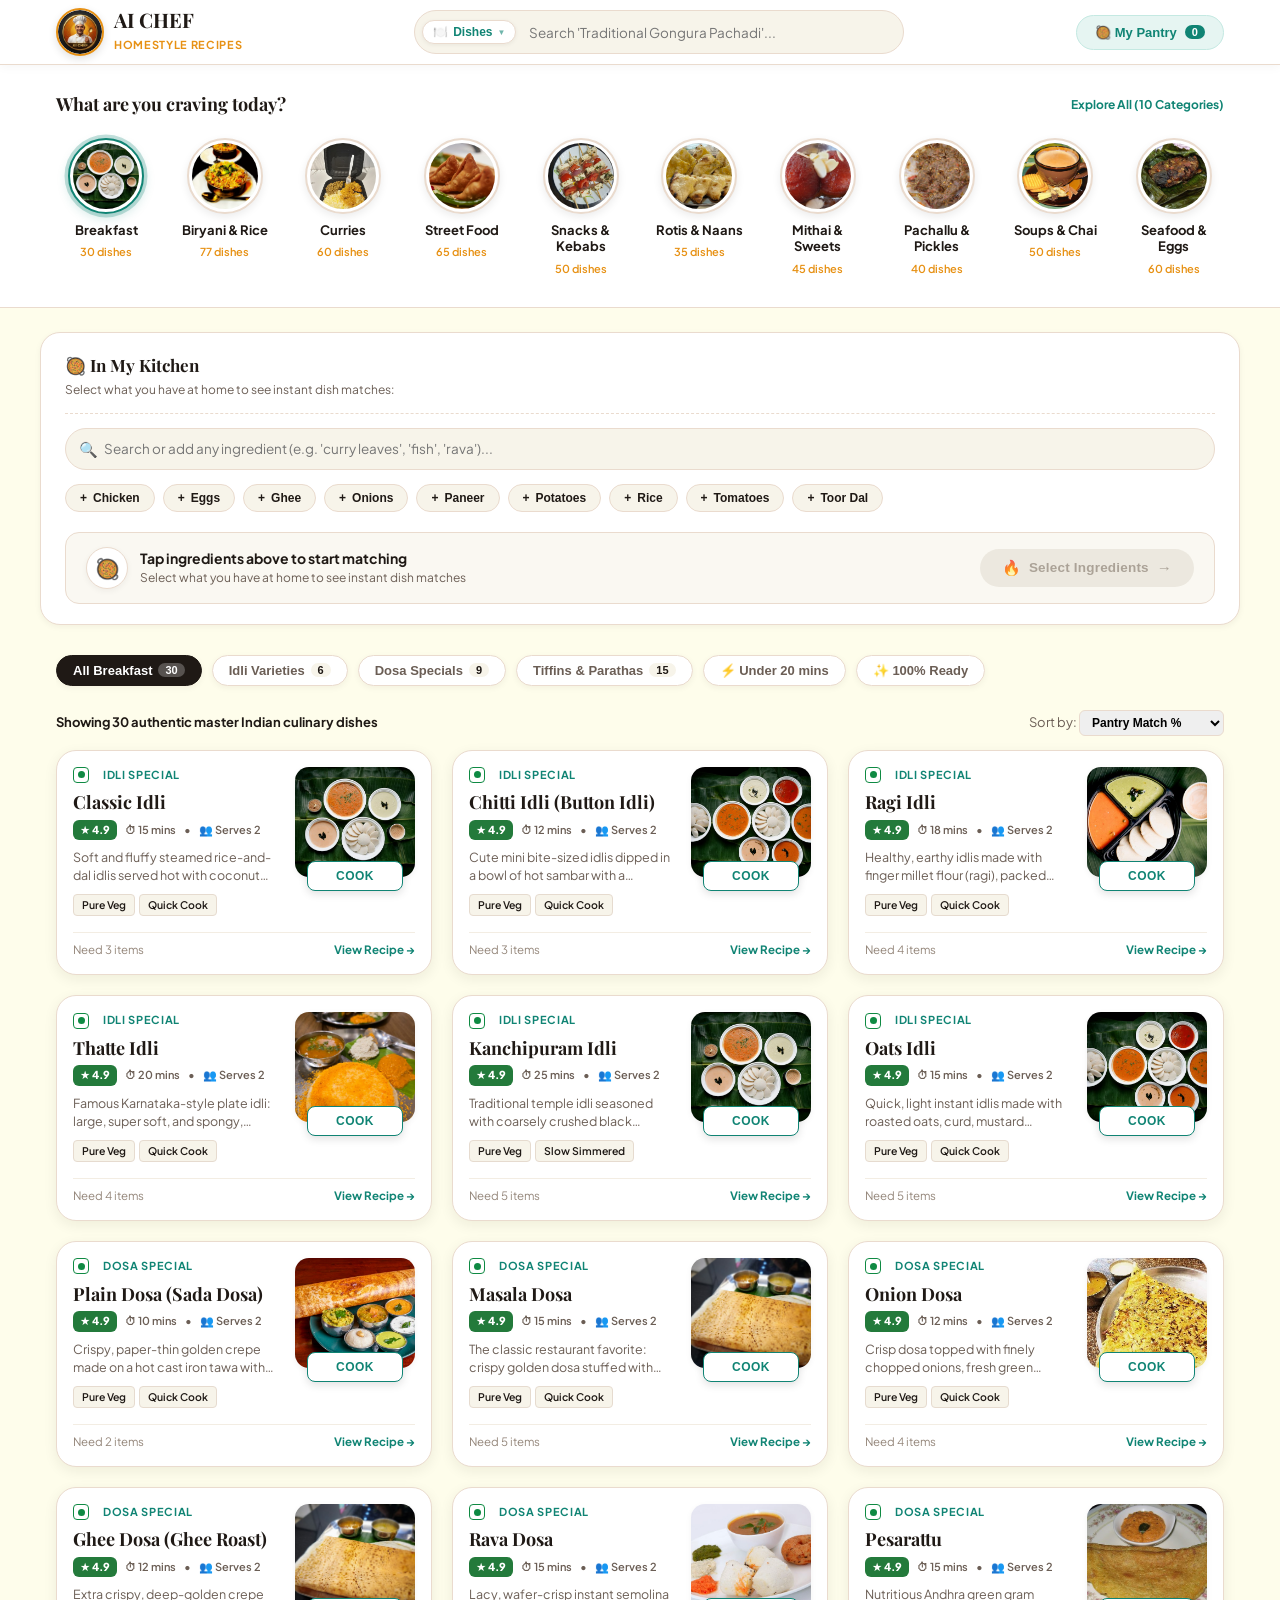
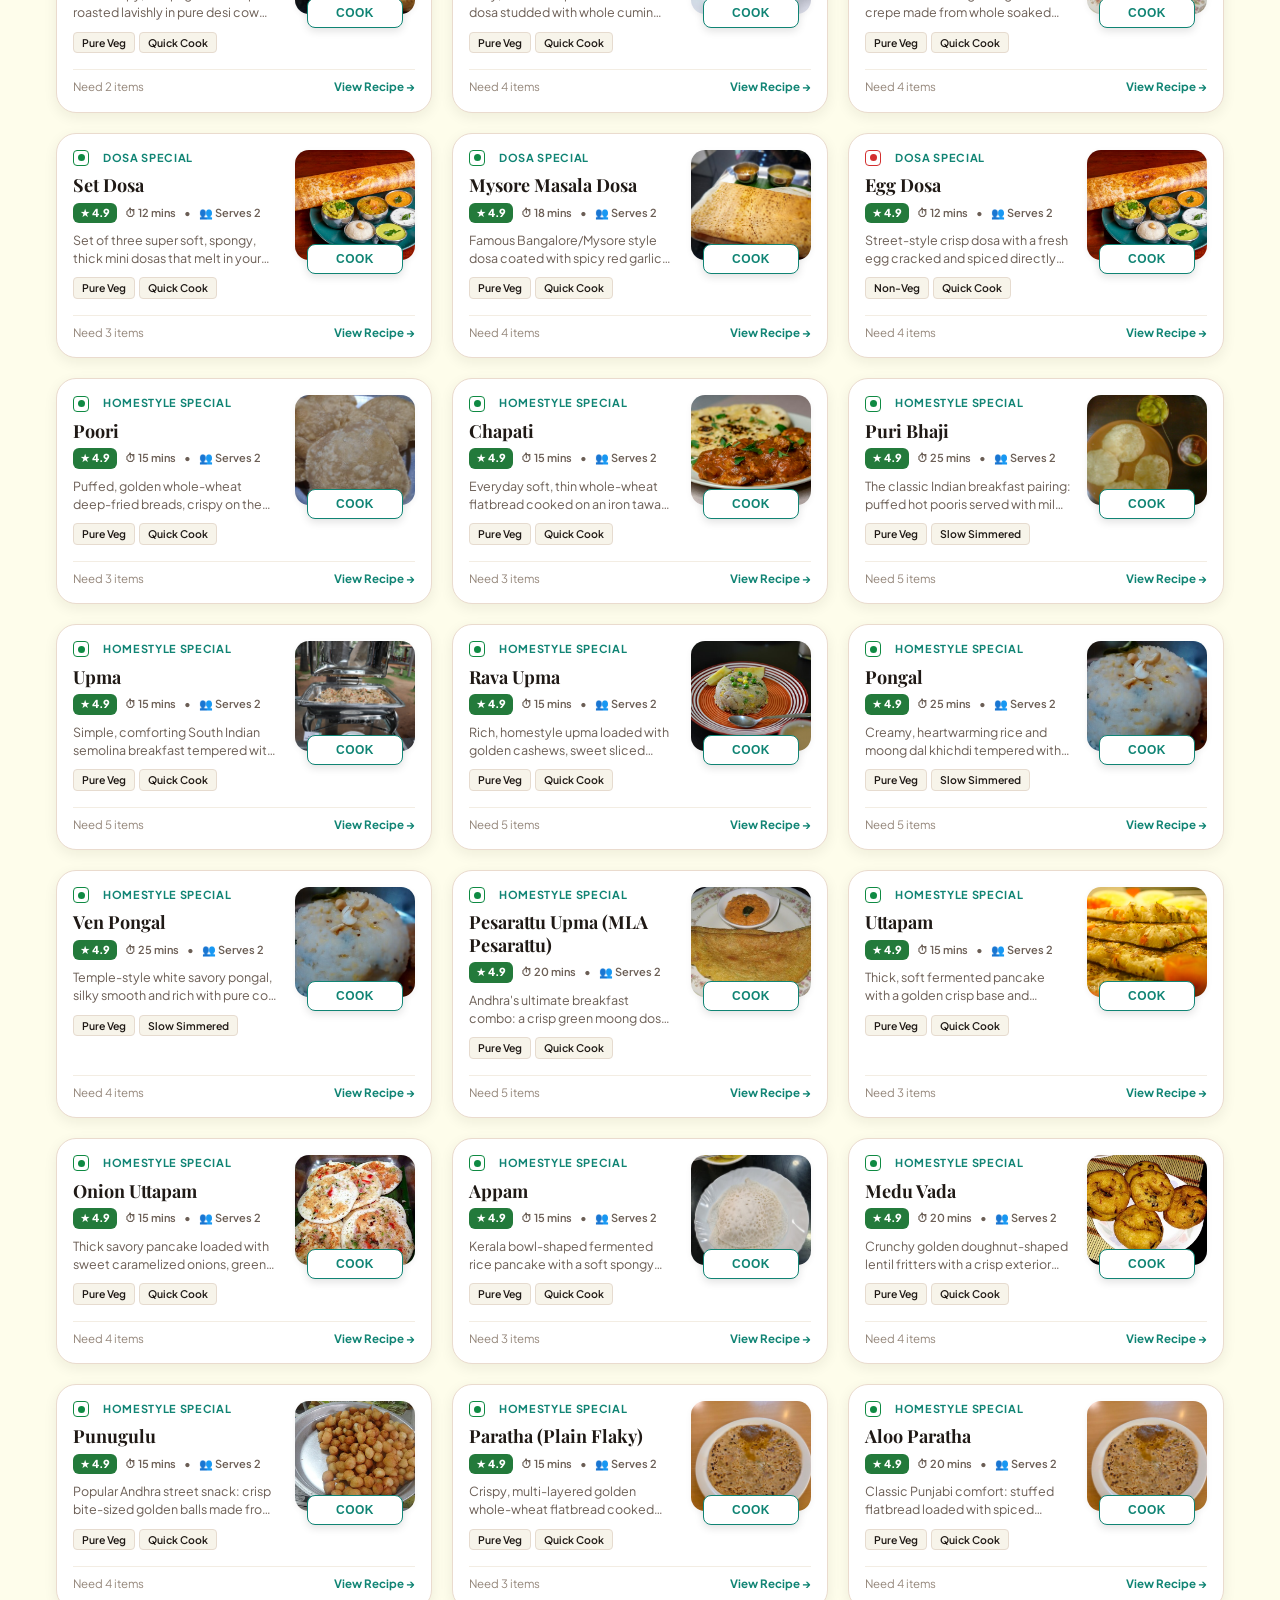
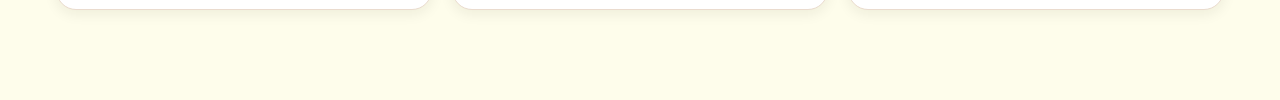
==== index.html @ ea250f51 "feat: AI Chef homestyle recipe engine with 512 dishes, pantry matcher, dual search & cooking modal" ====
<!DOCTYPE html>
<html lang="en">
<head>
  <meta charset="UTF-8">
  <meta name="viewport" content="width=device-width, initial-scale=1.0">
  <title>AI Chef — Authentic Indian Homestyle Recipes</title>
  <link rel="stylesheet" href="css/style.css?v=14">
</head>
<body>

  <!-- ================= 1. STICKY HEADER ================= -->
  <header class="top-header">
    <div class="container">
      <div class="top-nav">
        <!-- Brand Identity -->
        <a href="#" class="brand-wrap">
          <div class="brand-logo-badge" style="width: 48px; height: 48px; min-width: 48px; min-height: 48px; border-radius: 50%; overflow: hidden; border: 2px solid var(--turmeric-amber); display: flex; align-items: center; justify-content: center; background: #fff; box-shadow: 0 3px 8px rgba(0,0,0,0.12); flex-shrink: 0;">
            <img src="images/chef-logo.jpg" alt="Chef Logo" style="width: 100%; height: 100%; object-fit: cover; display: block; border-radius: 50%;">
          </div>
          <div class="brand-info">
            <h1>AI CHEF</h1>
            <span>Homestyle Recipes</span>
          </div>
        </a>

        <!-- Global Search Bar: Dual-Mode (Dishes/Ingredients) + Rotating Animated Placeholder -->
        <div class="search-bar-wrap" id="searchBarWrap">
          <!-- Dual mode toggle badge (Dishes vs Ingredients) -->
          <button type="button" class="search-mode-pill" id="searchModeBtn" onclick="toggleSearchMode()" title="Click to switch: Search by Dish Name or by Ingredient">
            <span id="searchModeIcon">🍽️</span>
            <span id="searchModeLabel">Dishes</span>
            <span style="font-size: 8px; opacity: 0.6;">▼</span>
          </button>

          <!-- Main Input Field with Animated Rotating Placeholder -->
          <input type="text" id="recipeSearch" class="search-input has-dual-mode" placeholder="Search 'Hyderabadi Dum Biryani'..." oninput="onSearchInput(this.value)" autocomplete="off">

          <!-- Right Action: Clear Button [✕] (appears when typing) -->
          <button type="button" class="search-action-btn" id="searchActionBtn" onclick="onSearchActionClick()" title="Clear search">
            <span id="searchActionContent">✕</span>
          </button>
        </div>

        <!-- Top Pantry Drawer Trigger -->
        <button class="top-pantry-btn" onclick="scrollToPantry()">
          <span>🥘 My Pantry</span>
          <span class="badge-counter" id="navCount">0</span>
        </button>
      </div>
    </div>
  </header>

  <!-- ================= 2. "WHAT ARE YOU CRAVING TODAY?" STORY CIRCLES ================= -->
  <section class="category-strip-section">
    <div class="container">
      <div class="section-label-row">
        <h2>What are you craving today?</h2>
        <span style="font-size: 12px; color: var(--farm-green); font-weight: 700; cursor: pointer;" onclick="switchMainSection('all', null)">Explore All (10 Categories)</span>
      </div>

      <div class="story-circles-container">
        <!-- 1. Breakfast -->
        <div class="story-circle-item active" id="story-all-breakfast" onclick="filterByStory('breakfast', 'all', this)">
          <div class="story-avatar">
            <img src="images/dishes/classic-idli.jpg" alt="Breakfast">
          </div>
          <span class="story-label">Breakfast</span>
          <span class="story-count">30 dishes</span>
        </div>

        <!-- 2. Biryani & Rice -->
        <div class="story-circle-item" id="story-all-rice" onclick="filterByStory('rice', 'all', this)">
          <div class="story-avatar">
            <img src="images/dishes/biryani.jpg" alt="Biryani & Rice">
          </div>
          <span class="story-label">Biryani & Rice</span>
          <span class="story-count">77 dishes</span>
        </div>

        <!-- 3. Curries -->
        <div class="story-circle-item" id="story-all-curries" onclick="filterByStory('curries', 'all', this)">
          <div class="story-avatar">
            <img src="images/dishes/butter-chicken.jpg" alt="Curries">
          </div>
          <span class="story-label">Curries</span>
          <span class="story-count">60 dishes</span>
        </div>

        <!-- 4. Street Food -->
        <div class="story-circle-item" id="story-all-streetfood" onclick="filterByStory('streetfood', 'all', this)">
          <div class="story-avatar">
            <img src="images/dishes/pani-puri.jpg" alt="Street Food">
          </div>
          <span class="story-label">Street Food</span>
          <span class="story-count">65 dishes</span>
        </div>

        <!-- 5. Snacks & Kebabs -->
        <div class="story-circle-item" id="story-all-snacks" onclick="filterByStory('snacks', 'all', this)">
          <div class="story-avatar">
            <img src="images/dishes/paneer-tikka.jpg" alt="Snacks & Kebabs">
          </div>
          <span class="story-label">Snacks & Kebabs</span>
          <span class="story-count">50 dishes</span>
        </div>

        <!-- 6. Rotis & Naans -->
        <div class="story-circle-item" id="story-all-breads" onclick="filterByStory('breads', 'all', this)">
          <div class="story-avatar">
            <img src="images/dishes/garlic-naan.jpg" alt="Rotis & Naans">
          </div>
          <span class="story-label">Rotis & Naans</span>
          <span class="story-count">35 dishes</span>
        </div>

        <!-- 7. Mithai & Sweets -->
        <div class="story-circle-item" id="story-all-sweets" onclick="filterByStory('sweets', 'all', this)">
          <div class="story-avatar">
            <img src="images/dishes/gulab-jamun.jpg" alt="Mithai & Sweets">
          </div>
          <span class="story-label">Mithai & Sweets</span>
          <span class="story-count">45 dishes</span>
        </div>

        <!-- 8. Pachallu & Pickles -->
        <div class="story-circle-item" id="story-all-chutneys" onclick="filterByStory('chutneys', 'all', this)">
          <div class="story-avatar">
            <img src="images/dishes/gongura-pachadi.jpg" alt="Pachallu & Pickles">
          </div>
          <span class="story-label">Pachallu & Pickles</span>
          <span class="story-count">40 dishes</span>
        </div>

        <!-- 9. Soups & Chai -->
        <div class="story-circle-item" id="story-all-soups-drinks" onclick="filterByStory('soups_drinks', 'all', this)">
          <div class="story-avatar">
            <img src="images/dishes/masala-chai.jpg" alt="Soups & Chai">
          </div>
          <span class="story-label">Soups & Chai</span>
          <span class="story-count">50 dishes</span>
        </div>

        <!-- 10. Seafood & Eggs -->
        <div class="story-circle-item" id="story-all-sides-eggs-seafood" onclick="filterByStory('sides_eggs_seafood', 'all', this)">
          <div class="story-avatar">
            <img src="images/dishes/karimeen-pollichathu.jpg" alt="Seafood & Eggs">
          </div>
          <span class="story-label">Seafood & Eggs</span>
          <span class="story-count">60 dishes</span>
        </div>
      </div>
    </div>
  </section>

  <!-- ================= 3. PANTRY SHELF (In My Kitchen) ================= -->
  <section class="container pantry-shelf-section" id="pantryShelf">
    <div class="pantry-shelf-box">
      
      <div class="pantry-shelf-top">
        <div class="pantry-shelf-title">
          <h3>🥘 In My Kitchen</h3>
          <p>Select what you have at home to see instant dish matches:</p>
        </div>
      </div>

      <!-- Ingredient Search Bar -->
      <div class="pantry-search-container">
        <div class="pantry-search-input-wrap">
          <span class="pantry-search-icon">🔍</span>
          <input type="text" id="pantrySearchInput" class="pantry-search-input" placeholder="Search or add any ingredient (e.g. 'curry leaves', 'fish', 'rava')..." oninput="onPantrySearch(this.value)" onkeydown="onPantrySearchKeydown(event)" autocomplete="off">
          <button type="button" class="pantry-search-clear-btn" id="pantrySearchClearBtn" onclick="clearPantrySearch()" title="Clear ingredient search">✕</button>
        </div>
      </div>

      <!-- Ingredient Chips Selector -->
      <div class="pantry-pills-row" id="pantryChipsContainer">
        <!-- Rendered by JS -->
      </div>

      <!-- Style 3: Integrated Shelf Footer Bar -->
      <div class="pantry-shelf-footer" id="pantryShelfFooter">
        <div class="pantry-footer-info">
          <div class="pantry-footer-icon" id="pantryFooterIcon">🥘</div>
          <div class="pantry-footer-text">
            <h4 id="pantryFooterTitle">Tap ingredients above to start matching</h4>
            <p id="pantryFooterSub">Select what you have at home to see instant dish matches</p>
          </div>
        </div>
        <div class="pantry-footer-actions">
          <button type="button" class="pantry-clear-btn" id="pantryClearBtn" onclick="resetPantry()" style="display: none;">
            Clear All
          </button>
          <button type="button" class="pantry-view-matches-btn disabled" id="pantryViewMatchesCta" onclick="viewPantryMatches()">
            <span class="pantry-btn-icon">🔥</span>
            <span class="pantry-btn-text" id="pantryBtnText">Select Ingredients</span>
            <span class="pantry-btn-arrow">→</span>
          </button>
        </div>
      </div>

    </div>
  </section>

  <!-- ================= 4. FILTER PILLS BAR ================= -->
  <div class="container">
    <div class="filters-bar" id="filtersBar">
      <!-- Rendered dynamically by renderFilterPills() in app.js -->
    </div>
  </div>

  <!-- ================= 5. FOOD ITEMS GRID ================= -->
  <main class="container" style="padding-top: 10px;">
    
    <div style="display: flex; align-items: center; justify-content: space-between; margin-bottom: 14px; font-size: 13px; color: var(--text-muted);">
      <div id="recipeCounterNotice" style="font-weight: 700; color: var(--text-dark);">
        Showing authentic recipes
      </div>
      <div>
        <span>Sort by: </span>
        <select onchange="handleSort(this.value)" style="border: 1px solid var(--bg-sand-border); border-radius: 6px; padding: 4px 8px; font-size: 12px; font-weight: 600;">
          <option value="match">Pantry Match %</option>
          <option value="time">Fastest Cook Time</option>
          <option value="name">Name (A-Z)</option>
        </select>
      </div>
    </div>

    <!-- Responsive Dishes Grid -->
    <div class="dishes-grid" id="dishesGrid">
      <!-- Injected by app.js -->
    </div>

  </main>

  <!-- ================= 6. RECIPE COOKING MODAL ================= -->
  <div class="modal-overlay" id="recipeModal" onclick="if(event.target === this) closeModal()">
    <div class="modal-sheet">
      
      <div class="modal-sheet-header">
        <div>
          <div id="modalVegIndicator" class="veg-indicator"><span class="circle"></span></div>
          <span id="modalSubcategory" style="font-size: 11px; font-weight: 700; color: var(--farm-green); text-transform: uppercase;">SPECIAL</span>
          <h3 class="modal-dish-title" id="modalTitle">Dish Name</h3>
          <p id="modalDesc" style="font-size: 13px; color: var(--text-muted); margin-top: 4px;"></p>
        </div>
        <button class="modal-close-btn" onclick="closeModal()">✕</button>
      </div>

      <!-- Quick Metrics Bar -->
      <div class="modal-metrics-bar">
        <div class="metric-cell">
          <div class="label">Cook Time</div>
          <div class="val" id="modalTime">15 mins</div>
        </div>
        <div class="metric-cell">
          <div class="label">Servings</div>
          <div class="servings-stepper">
            <button class="stepper-btn active" onclick="setServings(1, this)">1x</button>
            <button class="stepper-btn" onclick="setServings(2, this)">2x</button>
            <button class="stepper-btn" onclick="setServings(4, this)">4x</button>
          </div>
        </div>
        <div class="metric-cell">
          <div class="label">Pantry Match</div>
          <div class="val" id="modalMatch" style="color: var(--veg-green);">100% Ready</div>
        </div>
      </div>

      <!-- Ingredients Checklist with In-Pantry vs Needed -->
      <h4 class="modal-subhead">Ingredients Checklist</h4>
      <ul class="ing-checklist" id="modalIngredientsList">
        <!-- Rendered by JS -->
      </ul>

      <!-- How to Cook Directions -->
      <h4 class="modal-subhead">Step-by-Step Cooking</h4>
      <ol class="steps-list" id="modalStepsList">
        <!-- Rendered by JS -->
      </ol>

      <!-- Embedded Kitchen Timer -->
      <div class="kitchen-timer-strip">
        <div>
          <span style="font-size: 11px; font-weight: 700; color: var(--turmeric-dark); text-transform: uppercase; display: block;">Interactive Kitchen Timer</span>
          <span class="timer-digits" id="timerDigits">15:00</span>
        </div>
        <button class="timer-btn" id="timerToggleBtn" onclick="toggleTimer()">Start Timer</button>
      </div>

    </div>
  </div>

  <!-- Data and Application Scripts -->
  <script src="data/breakfast.js"></script>
  <script src="data/rice.js"></script>
  <script src="data/streetfood.js"></script>
  <script src="data/curries.js"></script>
  <script src="data/snacks.js"></script>
  <script src="data/breads.js"></script>
  <script src="data/sweets.js"></script>
  <script src="data/chutneys.js"></script>
  <script src="data/soups_drinks.js"></script>
  <script src="data/sides_eggs_seafood.js"></script>
  <script src="js/app.js?v=14"></script>
</body>
</html>
---- css/style.css ----
/* ==========================================================================
   AI CHEF — Human-Crafted Hybrid Design System
      ========================================================================== */

@import url('https://fonts.googleapis.com/css2?family=Plus+Jakarta+Sans:wght@400;500;600;700;800&family=Playfair+Display:ital,wght@0,600;0,700;1,600&display=swap');

:root {
  /* Authentic Earthy Palette */
  --bg-cream: #FEFDEB;
  --bg-cream-card: #FFFFFF;
  --bg-sand: #F7F4EA;
  --bg-sand-border: #EADBCE;
  
  --farm-green: #108474;
  --farm-green-dark: #0B6B5D;
  --farm-green-light: #E6F5F2;
  
  --turmeric-amber: #E79114;
  --turmeric-dark: #C97808;
  --turmeric-light: #FFF6E8;
  
  --terracotta-rust: #B84A25;
  --terracotta-light: #FBEFEA;
  
  --veg-green: #0F8A43;
  --nonveg-red: #D32F2F;
  --star-green: #237A3B;
  
  --text-dark: #1F1915;
  --text-muted: #6B5E55;
  --text-light: #94867A;
  
  --shadow-sm: 0 2px 6px rgba(31, 25, 21, 0.05);
  --shadow-card: 0 4px 14px rgba(31, 25, 21, 0.07);
  --shadow-hover: 0 8px 24px rgba(31, 25, 21, 0.12);
  --shadow-drawer: 0 -4px 20px rgba(0, 0, 0, 0.15);
  
  --radius-sm: 8px;
  --radius-md: 14px;
  --radius-lg: 20px;
  --radius-pill: 999px;
}

* {
  margin: 0;
  padding: 0;
  box-sizing: border-box;
}

body {
  font-family: 'Plus Jakarta Sans', system-ui, -apple-system, sans-serif;
  background-color: var(--bg-cream);
  color: var(--text-dark);
  line-height: 1.5;
  -webkit-font-smoothing: antialiased;
  padding-bottom: 90px; /* space for floating pantry bar */
}

h1, h2, h3, .serif-font {
  font-family: 'Playfair Display', Georgia, serif;
}

.container {
  max-width: 1200px;
  margin: 0 auto;
  padding: 0 16px;
}

/* ================= 1. TOP HEADER & SEARCH BAR ================= */
.top-header {
  background-color: #fff;
  border-bottom: 1px solid var(--bg-sand-border);
  position: sticky;
  top: 0;
  z-index: 100;
  box-shadow: 0 2px 10px rgba(0, 0, 0, 0.04);
}

.top-nav {
  display: flex;
  align-items: center;
  justify-content: space-between;
  height: 64px;
  gap: 20px;
}

.brand-wrap {
  display: flex;
  align-items: center;
  gap: 10px;
  text-decoration: none;
  color: inherit;
}

.brand-logo-badge {
  width: 48px;
  height: 48px;
  border-radius: 50%;
  overflow: hidden;
  display: flex;
  align-items: center;
  justify-content: center;
  box-shadow: 0 3px 10px rgba(0, 0, 0, 0.12);
  border: 2px solid var(--turmeric-amber);
  background: #fff;
  flex-shrink: 0;
}

.brand-logo-badge img {
  width: 100%;
  height: 100%;
  object-fit: cover;
  display: block;
}

.brand-info h1 {
  font-size: 20px;
  font-weight: 700;
  color: var(--text-dark);
  line-height: 1.1;
  letter-spacing: -0.01em;
}

.brand-info span {
  font-size: 11px;
  color: var(--turmeric-amber);
  font-weight: 700;
  text-transform: uppercase;
  letter-spacing: 0.06em;
}

/* ================= DUAL-MODE & ANIMATED SEARCH BAR (Styles 1 + 4) ================= */
.search-bar-wrap {
  flex: 1;
  max-width: 490px;
  position: relative;
}

.search-input {
  width: 100%;
  height: 44px;
  background-color: var(--bg-sand);
  border: 1.5px solid var(--bg-sand-border);
  border-radius: var(--radius-pill);
  padding: 0 40px 0 114px;
  font-size: 13.5px;
  font-family: inherit;
  color: var(--text-dark);
  outline: none;
  transition: all 0.2s cubic-bezier(0.16, 1, 0.3, 1);
}

.search-input:focus {
  background-color: #fff;
  border-color: var(--farm-green);
  box-shadow: 0 0 0 3px rgba(16, 132, 116, 0.15), 0 4px 12px rgba(0, 0, 0, 0.05);
}

/* Dual Mode Toggle Pill (Dishes vs Ingredients) */
.search-mode-pill {
  position: absolute;
  left: 8px;
  top: 50%;
  transform: translateY(-50%);
  background: #ffffff;
  border: 1.5px solid var(--bg-sand-border);
  border-radius: 14px;
  padding: 4px 10px;
  font-size: 12px;
  font-weight: 700;
  color: var(--farm-green);
  cursor: pointer;
  display: flex;
  align-items: center;
  gap: 5px;
  box-shadow: 0 1px 4px rgba(0, 0, 0, 0.06);
  transition: all 0.18s ease;
  user-select: none;
  z-index: 2;
}

.search-mode-pill:hover {
  background: var(--bg-sand);
  border-color: var(--turmeric-amber);
  color: #0b5e52;
}

/* Clear Button [✕] (appears when user types) */
.search-action-btn {
  position: absolute;
  right: 12px;
  top: 50%;
  transform: translateY(-50%);
  border: none;
  border-radius: 50%;
  width: 22px;
  height: 22px;
  padding: 0;
  font-size: 11px;
  background: #E0DDD2;
  color: #4A4A4A;
  cursor: pointer;
  display: none;
  align-items: center;
  justify-content: center;
  transition: all 0.15s ease;
}

.search-action-btn.show {
  display: flex;
}

.search-action-btn:hover {
  background: #C74343;
  color: #fff;
}

.top-pantry-btn {
  background-color: var(--farm-green-light);
  color: var(--farm-green);
  border: 1px solid #C4E9E2;
  padding: 9px 18px;
  border-radius: var(--radius-pill);
  font-size: 13px;
  font-weight: 700;
  display: flex;
  align-items: center;
  gap: 8px;
  cursor: pointer;
  transition: all 0.2s ease;
}

.top-pantry-btn:hover {
  background-color: var(--farm-green);
  color: #fff;
}

.badge-counter {
  background-color: var(--farm-green);
  color: #fff;
  padding: 1px 7px;
  border-radius: var(--radius-pill);
  font-size: 11px;
  font-weight: 800;
}

.top-pantry-btn:hover .badge-counter {
  background-color: #fff;
  color: var(--farm-green);
}

/* ================= 2. STORY CIRCLES ("What are you craving today?") ================= */
.category-strip-section {
  padding: 26px 0 16px;
  background-color: #fff;
  border-bottom: 1px solid var(--bg-sand-border);
}

.section-label-row {
  display: flex;
  align-items: center;
  justify-content: space-between;
  margin-bottom: 14px;
}

.section-label-row h2 {
  font-size: 18px;
  font-weight: 700;
  color: var(--text-dark);
}

.story-circles-container {
  display: flex;
  align-items: flex-start;
  justify-content: space-between;
  gap: 12px;
  overflow-x: auto;
  padding: 6px 2px 14px;
  scrollbar-width: none;
  -webkit-overflow-scrolling: touch;
}

.story-circles-container::-webkit-scrollbar {
  display: none;
}

.story-circle-item {
  display: flex;
  flex-direction: column;
  align-items: center;
  gap: 8px;
  cursor: pointer;
  flex: 0 0 auto;
  width: 96px;
  text-align: center;
  transition: transform 0.2s cubic-bezier(0.16, 1, 0.3, 1);
}

.story-circle-item:hover {
  transform: translateY(-4px);
}

.story-avatar {
  width: 76px;
  height: 76px;
  border-radius: 50%;
  background-color: #fff;
  border: 2.5px solid var(--bg-sand-border);
  padding: 3px;
  overflow: hidden;
  box-shadow: 0 3px 8px rgba(0, 0, 0, 0.08);
  transition: all 0.2s ease;
}

.story-circle-item:hover .story-avatar {
  border-color: var(--turmeric-amber);
  box-shadow: 0 4px 14px rgba(231, 145, 20, 0.3);
}

.story-circle-item.active .story-avatar {
  border-color: var(--farm-green);
  box-shadow: 0 0 0 3.5px rgba(16, 132, 116, 0.25), 0 4px 12px rgba(16, 132, 116, 0.2);
}

.story-avatar img {
  width: 100%;
  height: 100%;
  object-fit: cover;
  border-radius: 50%;
  transition: transform 0.3s ease;
}

.story-circle-item:hover .story-avatar img {
  transform: scale(1.08);
}

.story-label {
  font-size: 13px;
  font-weight: 700;
  color: var(--text-dark);
  line-height: 1.25;
}

.story-count {
  font-size: 11px;
  font-weight: 600;
  color: var(--turmeric-amber);
  margin-top: -2px;
}

/* ================= 4. PANTRY SHELF (What's in your Kitchen?) ================= */
.pantry-shelf-section {
  padding: 24px 0 12px;
}

.pantry-shelf-box {
  background-color: #fff;
  border: 1px solid var(--bg-sand-border);
  border-radius: var(--radius-lg);
  padding: 20px 24px;
  box-shadow: var(--shadow-sm);
}

.pantry-shelf-top {
  display: flex;
  align-items: center;
  justify-content: space-between;
  flex-wrap: wrap;
  gap: 12px;
  padding-bottom: 14px;
  border-bottom: 1px dashed var(--bg-sand-border);
}

.pantry-shelf-title h3 {
  font-size: 17px;
  font-weight: 700;
  color: var(--text-dark);
  display: flex;
  align-items: center;
  gap: 8px;
}

.pantry-shelf-title p {
  font-size: 12px;
  color: var(--text-muted);
  margin-top: 2px;
}

/* ================= PANTRY SEARCH & CATEGORY FILTER ================= */
.pantry-search-container {
  margin-top: 14px;
  display: flex;
  flex-direction: column;
  gap: 10px;
}

.pantry-search-input-wrap {
  position: relative;
  width: 100%;
}

.pantry-search-icon {
  position: absolute;
  left: 14px;
  top: 50%;
  transform: translateY(-50%);
  color: var(--text-muted);
  font-size: 15px;
  pointer-events: none;
}

.pantry-search-input {
  width: 100%;
  height: 42px;
  background-color: var(--bg-sand);
  border: 1.5px solid var(--bg-sand-border);
  border-radius: var(--radius-pill);
  padding: 0 38px 0 38px;
  font-size: 13.5px;
  font-family: inherit;
  color: var(--text-dark);
  outline: none;
  transition: all 0.2s ease;
}

.pantry-search-input:focus {
  background-color: #fff;
  border-color: var(--farm-green);
  box-shadow: 0 0 0 3px rgba(16, 132, 116, 0.12);
}

.pantry-search-clear-btn {
  position: absolute;
  right: 12px;
  top: 50%;
  transform: translateY(-50%);
  background: #E0DDD2;
  border: none;
  border-radius: 50%;
  width: 20px;
  height: 20px;
  font-size: 10px;
  color: #555;
  cursor: pointer;
  display: none;
  align-items: center;
  justify-content: center;
  transition: all 0.15s ease;
}

.pantry-search-clear-btn.show {
  display: flex;
}

.pantry-search-clear-btn:hover {
  background: #C74343;
  color: #fff;
}

.pantry-pills-row {
  display: flex;
  flex-wrap: wrap;
  gap: 8px;
  margin-top: 14px;
}

.kitchen-chip {
  background-color: var(--bg-sand);
  border: 1px solid var(--bg-sand-border);
  color: var(--text-dark);
  padding: 6px 14px;
  border-radius: var(--radius-pill);
  font-size: 12px;
  font-weight: 600;
  cursor: pointer;
  display: flex;
  align-items: center;
  gap: 6px;
  transition: all 0.2s ease;
}

.kitchen-chip:hover {
  border-color: #BAAB96;
}

.kitchen-chip.selected {
  background-color: var(--farm-green);
  border-color: var(--farm-green);
  color: #fff;
  box-shadow: 0 2px 6px rgba(16, 132, 116, 0.25);
}

/* ================= STYLE 3: INTEGRATED PANTRY FOOTER BAR ================= */
.pantry-shelf-footer {
  margin-top: 20px;
  padding: 14px 20px;
  background: #FAF8F2;
  border: 1.5px solid var(--bg-sand-border);
  border-radius: var(--radius-md);
  display: flex;
  align-items: center;
  justify-content: space-between;
  flex-wrap: wrap;
  gap: 16px;
  transition: all 0.25s ease;
}

.pantry-shelf-footer.active {
  background: #F1F9F6;
  border-color: #B2DDD6;
  box-shadow: 0 4px 16px rgba(16, 132, 116, 0.08);
}

.pantry-footer-info {
  display: flex;
  align-items: center;
  gap: 12px;
  flex: 1 1 300px;
}

.pantry-footer-icon {
  width: 42px;
  height: 42px;
  border-radius: 50%;
  background: #fff;
  border: 1px solid var(--bg-sand-border);
  display: flex;
  align-items: center;
  justify-content: center;
  font-size: 20px;
  flex-shrink: 0;
  box-shadow: var(--shadow-sm);
  transition: transform 0.2s ease;
}

.pantry-shelf-footer.active .pantry-footer-icon {
  border-color: #8FD1C5;
  background: #E6F5F2;
  transform: scale(1.05);
}

.pantry-footer-text h4 {
  font-size: 14px;
  font-weight: 700;
  color: var(--text-dark);
  margin: 0;
  line-height: 1.3;
}

.pantry-footer-text p {
  font-size: 12px;
  color: var(--text-muted);
  margin: 3px 0 0 0;
  line-height: 1.3;
}

.pantry-footer-actions {
  display: flex;
  align-items: center;
  gap: 12px;
  flex-wrap: wrap;
}

.pantry-clear-btn {
  background: none;
  border: none;
  font-size: 12px;
  font-weight: 600;
  color: var(--text-muted);
  cursor: pointer;
  text-decoration: underline;
  padding: 6px 10px;
  transition: color 0.15s ease;
}

.pantry-clear-btn:hover {
  color: #C0392B;
}

.pantry-view-matches-btn {
  display: inline-flex;
  align-items: center;
  gap: 8px;
  background: linear-gradient(135deg, #108474 0%, #085348 100%);
  color: #FFFFFF;
  border: none;
  padding: 10px 22px;
  border-radius: var(--radius-pill);
  font-size: 13.5px;
  font-weight: 800;
  letter-spacing: 0.2px;
  cursor: pointer;
  box-shadow: 0 4px 14px rgba(16, 132, 116, 0.35);
  transition: all 0.25s cubic-bezier(0.16, 1, 0.3, 1);
}

.pantry-view-matches-btn:hover:not(.disabled) {
  transform: translateY(-2px);
  box-shadow: 0 6px 20px rgba(16, 132, 116, 0.45);
  background: linear-gradient(135deg, #149a87 0%, #0a6356 100%);
}

.pantry-view-matches-btn:active:not(.disabled) {
  transform: translateY(0);
}

.pantry-view-matches-btn.disabled {
  background: #EAE6DC;
  color: #9E9488;
  box-shadow: none;
  cursor: not-allowed;
  opacity: 0.85;
}

.pantry-btn-icon {
  font-size: 15px;
}

.pantry-btn-arrow {
  font-size: 15px;
  font-weight: 900;
  transition: transform 0.2s ease;
}

.pantry-view-matches-btn:hover:not(.disabled) .pantry-btn-arrow {
  transform: translateX(4px);
}

@media (max-width: 640px) {
  .pantry-shelf-footer {
    flex-direction: column;
    align-items: stretch;
    padding: 14px;
    gap: 12px;
  }
  .pantry-footer-actions {
    width: 100%;
    justify-content: space-between;
  }
  .pantry-view-matches-btn {
    flex: 1;
    justify-content: center;
  }
}

/* ================= 5. FILTER PILLS BAR ================= */
.filters-bar {
  display: flex;
  align-items: center;
  gap: 10px;
  padding: 18px 0 14px;
  overflow-x: auto;
}

.filter-pill {
  padding: 7px 16px;
  border-radius: var(--radius-pill);
  font-size: 13px;
  font-weight: 600;
  background-color: #fff;
  border: 1px solid var(--bg-sand-border);
  color: var(--text-muted);
  cursor: pointer;
  display: inline-flex;
  align-items: center;
  gap: 6px;
  white-space: nowrap;
  box-shadow: var(--shadow-sm);
  transition: all 0.2s ease;
}

.filter-pill:hover {
  border-color: #BAAB96;
  color: var(--text-dark);
}

.filter-pill.active {
  background-color: var(--text-dark);
  border-color: var(--text-dark);
  color: #fff;
}

.filter-tag-count {
  font-size: 11px;
  background-color: var(--bg-sand);
  color: var(--text-dark);
  padding: 1px 7px;
  border-radius: var(--radius-pill);
  font-weight: 700;
}

.filter-pill.active .filter-tag-count {
  background-color: rgba(255,255,255,0.25);
  color: #fff;
}

/* ================= 6. FOOD CARDS ================= */
.dishes-grid {
  display: grid;
  grid-template-columns: repeat(auto-fill, minmax(350px, 1fr));
  gap: 20px;
  margin-top: 12px;
}

.dish-card {
  background-color: #fff;
  border: 1px solid var(--bg-sand-border);
  border-radius: var(--radius-lg);
  padding: 16px;
  box-shadow: var(--shadow-card);
  transition: all 0.22s ease;
  display: flex;
  flex-direction: column;
  justify-content: space-between;
}

.dish-card:hover {
  transform: translateY(-3px);
  box-shadow: var(--shadow-hover);
  border-color: #D3C3B2;
}

.card-main-content {
  display: flex;
  justify-content: space-between;
  gap: 16px;
}

.dish-details {
  flex: 1;
}

/* Veg / Non-veg Indicator */
.veg-indicator {
  display: inline-flex;
  align-items: center;
  justify-content: center;
  width: 16px;
  height: 16px;
  border: 1.5px solid var(--veg-green);
  border-radius: 4px;
  padding: 2px;
  margin-right: 6px;
}

.veg-indicator .circle {
  width: 7px;
  height: 7px;
  border-radius: 50%;
  background-color: var(--veg-green);
}

.veg-indicator.nonveg {
  border-color: var(--nonveg-red);
}

.veg-indicator.nonveg .circle {
  background-color: var(--nonveg-red);
}

.dish-sub-category {
  font-size: 11px;
  font-weight: 700;
  text-transform: uppercase;
  letter-spacing: 0.06em;
  color: var(--farm-green);
}

.dish-name {
  font-size: 18px;
  font-weight: 700;
  color: var(--text-dark);
  margin: 4px 0 6px;
  line-height: 1.25;
  cursor: pointer;
}

.dish-name:hover {
  color: var(--farm-green);
}

/* Rating & Time Pill */
.dish-meta-pills {
  display: flex;
  align-items: center;
  gap: 8px;
  margin-bottom: 8px;
}

.rating-badge {
  background-color: var(--star-green);
  color: #fff;
  font-size: 11px;
  font-weight: 800;
  padding: 2px 7px;
  border-radius: 6px;
  display: inline-flex;
  align-items: center;
  gap: 3px;
}

.time-pill {
  font-size: 11px;
  color: var(--text-muted);
  font-weight: 600;
}

.dish-description {
  font-size: 12.5px;
  color: var(--text-muted);
  line-height: 1.45;
  margin-bottom: 10px;
  display: -webkit-box;
  -webkit-line-clamp: 2;
  -webkit-box-orient: vertical;
  overflow: hidden;
}

/* Variant Chips on the Card */
.dish-variant-chips {
  display: flex;
  flex-wrap: wrap;
  gap: 4px;
  margin-bottom: 6px;
}

.variant-chip {
  background-color: var(--bg-sand);
  color: var(--text-dark);
  font-size: 10.5px;
  font-weight: 600;
  padding: 2px 8px;
  border-radius: 4px;
  border: 1px solid #E6DBCF;
}

.variant-chip.matched-chip {
  background-color: #E8F5E9;
  color: #1B5E20;
  border-color: #A5D6A7;
  font-weight: 700;
}

/* Card Right Photo & ADD Button */
.dish-media-box {
  width: 120px;
  display: flex;
  flex-direction: column;
  align-items: center;
  flex-shrink: 0;
}

.dish-img-wrap {
  width: 120px;
  height: 110px;
  border-radius: var(--radius-md);
  overflow: hidden;
  position: relative;
  box-shadow: var(--shadow-sm);
}

.dish-img-wrap img {
  width: 100%;
  height: 100%;
  object-fit: cover;
  transition: transform 0.3s ease;
}

.dish-card:hover .dish-img-wrap img {
  transform: scale(1.06);
}

/* Action COOK Button */
.cook-recipe-btn {
  width: 96px;
  background-color: #fff;
  border: 1.5px solid var(--farm-green);
  color: var(--farm-green);
  font-size: 12px;
  font-weight: 800;
  padding: 7px 0;
  border-radius: var(--radius-sm);
  text-align: center;
  cursor: pointer;
  margin-top: -16px;
  position: relative;
  z-index: 5;
  box-shadow: 0 3px 8px rgba(0,0,0,0.12);
  transition: all 0.2s ease;
  text-transform: uppercase;
  letter-spacing: 0.04em;
}

.cook-recipe-btn:hover {
  background-color: var(--farm-green);
  color: #fff;
}

/* Pantry Match Status Footnote */
.dish-card-footer {
  margin-top: 10px;
  padding-top: 8px;
  border-top: 1px solid #F3EDE3;
  display: flex;
  align-items: center;
  justify-content: space-between;
  font-size: 11.5px;
}

.match-label-ready {
  color: var(--veg-green);
  font-weight: 700;
  display: flex;
  align-items: center;
  gap: 4px;
}

.match-label-partial {
  color: var(--turmeric-dark);
  font-weight: 600;
}

.match-label-none {
  color: var(--text-light);
}



/* ================= 8. RECIPE COOKING MODAL ================= */
.modal-overlay {
  position: fixed;
  inset: 0;
  background-color: rgba(15, 12, 10, 0.65);
  backdrop-filter: blur(4px);
  z-index: 1000;
  display: flex;
  align-items: center;
  justify-content: center;
  padding: 16px;
  opacity: 0;
  pointer-events: none;
  transition: opacity 0.2s ease;
}

.modal-overlay.active {
  opacity: 1;
  pointer-events: auto;
}

.modal-sheet {
  background-color: #fff;
  width: 100%;
  max-width: 640px;
  border-radius: var(--radius-lg);
  max-height: 90vh;
  overflow-y: auto;
  box-shadow: 0 20px 40px rgba(0,0,0,0.3);
  padding: 24px;
}

.modal-sheet-header {
  display: flex;
  align-items: flex-start;
  justify-content: space-between;
  padding-bottom: 16px;
  border-bottom: 1px solid var(--bg-sand-border);
}

.modal-dish-title {
  font-size: 24px;
  font-weight: 700;
  color: var(--text-dark);
}

.modal-close-btn {
  width: 32px;
  height: 32px;
  border-radius: 50%;
  background-color: var(--bg-sand);
  display: flex;
  align-items: center;
  justify-content: center;
  font-size: 14px;
  cursor: pointer;
  border: none;
}

.modal-metrics-bar {
  display: grid;
  grid-template-columns: repeat(3, 1fr);
  background-color: var(--bg-sand);
  border-radius: var(--radius-md);
  padding: 12px;
  text-align: center;
  margin: 18px 0;
}

.metric-cell .label {
  font-size: 11px;
  font-weight: 700;
  color: var(--text-muted);
  text-transform: uppercase;
}

.metric-cell .val {
  font-size: 16px;
  font-weight: 800;
  color: var(--text-dark);
  margin-top: 2px;
}

.servings-stepper {
  display: flex;
  align-items: center;
  justify-content: center;
  gap: 4px;
  margin-top: 3px;
}

.stepper-btn {
  padding: 2px 8px;
  border-radius: 4px;
  border: 1px solid var(--bg-sand-border);
  background: #fff;
  font-size: 11px;
  font-weight: 700;
  cursor: pointer;
}

.stepper-btn.active {
  background-color: var(--farm-green);
  color: #fff;
  border-color: var(--farm-green);
}

.modal-subhead {
  font-size: 13px;
  text-transform: uppercase;
  font-weight: 800;
  letter-spacing: 0.04em;
  color: var(--text-dark);
  margin: 18px 0 10px;
}

.ing-checklist {
  list-style: none;
  display: flex;
  flex-direction: column;
  gap: 6px;
}

.ing-checklist li {
  display: flex;
  align-items: center;
  justify-content: space-between;
  padding: 9px 12px;
  border-radius: var(--radius-sm);
  font-size: 13px;
  background-color: var(--bg-sand);
}

.ing-checklist li.present {
  background-color: var(--farm-green-light);
  color: var(--farm-green-dark);
  font-weight: 600;
}

.ing-badge {
  font-size: 10.5px;
  padding: 2px 8px;
  border-radius: 4px;
  font-weight: 700;
}

.present .ing-badge {
  background-color: #BBE7DF;
  color: var(--farm-green-dark);
}

.absent .ing-badge {
  background-color: #EADBCE;
  color: var(--text-muted);
}

.steps-list {
  padding-left: 20px;
  font-size: 13.5px;
  line-height: 1.55;
  display: flex;
  flex-direction: column;
  gap: 8px;
}

.kitchen-timer-strip {
  background: linear-gradient(135deg, var(--turmeric-light), #FFEFC9);
  border: 1px solid #F5D3AC;
  padding: 12px 18px;
  border-radius: var(--radius-md);
  display: flex;
  align-items: center;
  justify-content: space-between;
  margin-top: 18px;
}

.timer-digits {
  font-size: 20px;
  font-family: monospace;
  font-weight: 800;
  color: var(--turmeric-dark);
}

.timer-btn {
  background-color: var(--turmeric-dark);
  color: #fff;
  border: none;
  padding: 6px 16px;
  border-radius: var(--radius-sm);
  font-size: 12px;
  font-weight: 700;
  cursor: pointer;
}


@media (max-width: 640px) {
  .dishes-grid {
    grid-template-columns: 1fr;
  }
}
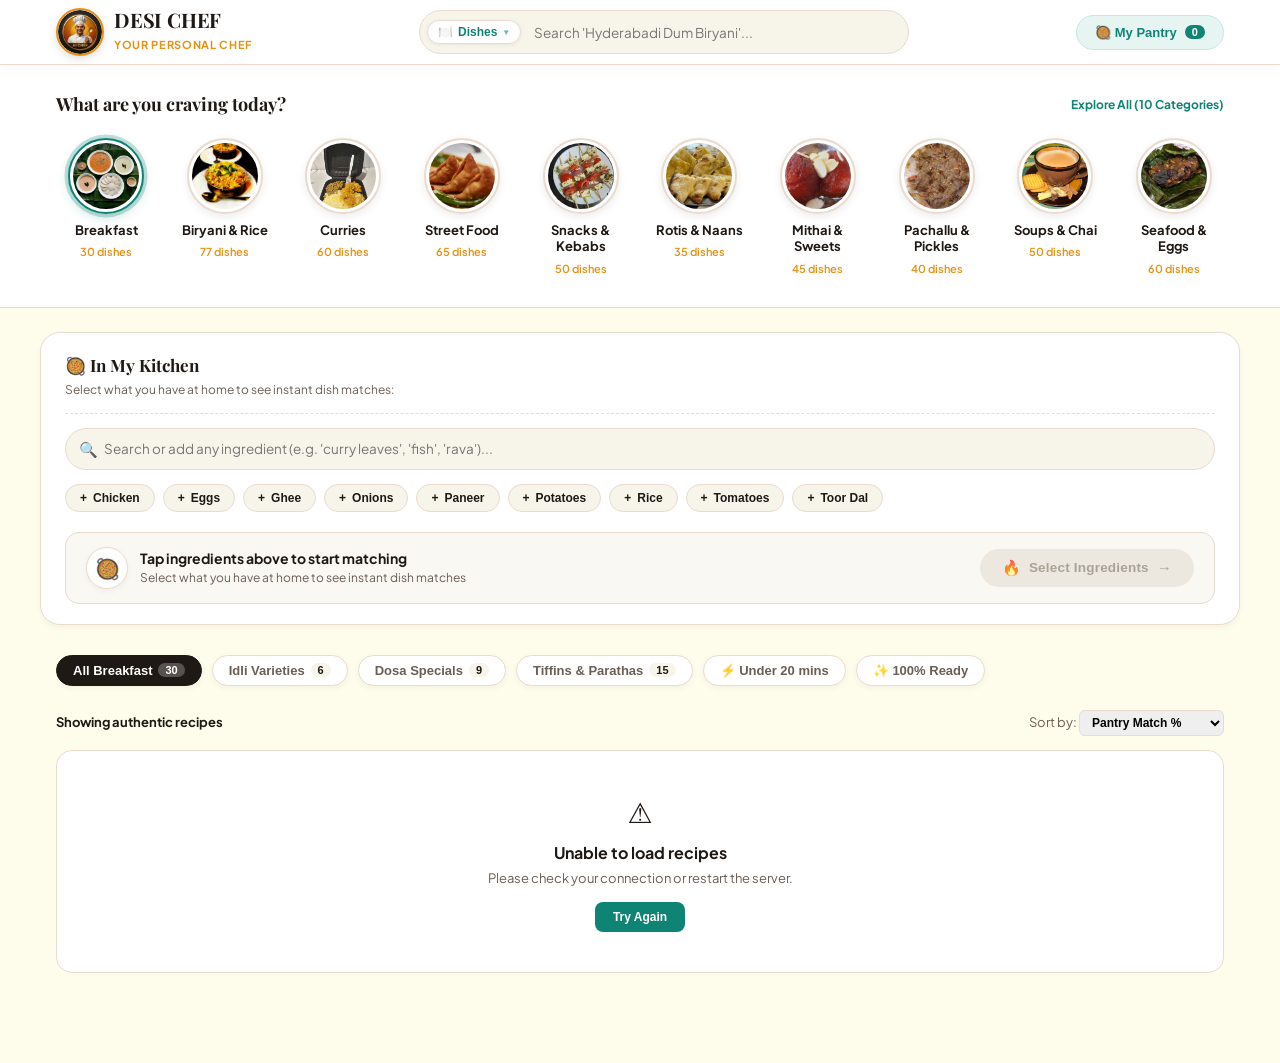
==== commit 939d36df: "first commit" ====
--- a/index.html
+++ b/index.html
@@ -3,7 +3,7 @@
 <head>
   <meta charset="UTF-8">
   <meta name="viewport" content="width=device-width, initial-scale=1.0">
-  <title>AI Chef — Authentic Indian Homestyle Recipes</title>
+  <title>Desi Chef — Authentic Indian Homestyle Recipes</title>
   <link rel="stylesheet" href="css/style.css?v=14">
 </head>
 <body>
@@ -18,8 +18,8 @@
             <img src="images/chef-logo.jpg" alt="Chef Logo" style="width: 100%; height: 100%; object-fit: cover; display: block; border-radius: 50%;">
           </div>
           <div class="brand-info">
-            <h1>AI CHEF</h1>
-            <span>Homestyle Recipes</span>
+            <h1>DESI CHEF</h1>
+            <span>Your Personal Chef</span>
           </div>
         </a>
 
@@ -246,6 +246,11 @@
         <button class="modal-close-btn" onclick="closeModal()">✕</button>
       </div>
 
+      <!-- Modal Dish Banner Image -->
+      <div class="modal-dish-img-wrap" style="width: 100%; height: 210px; border-radius: var(--radius-md); overflow: hidden; margin: 14px 0 4px 0; background-color: var(--bg-sand);">
+        <img id="modalRecipeImg" src="images/dishes/traditional-rice.jpg" alt="Recipe Image" style="width: 100%; height: 100%; object-fit: cover; display: block;" onerror="this.src='images/dishes/traditional-rice.jpg'">
+      </div>
+
       <!-- Quick Metrics Bar -->
       <div class="modal-metrics-bar">
         <div class="metric-cell">
@@ -253,11 +258,11 @@
           <div class="val" id="modalTime">15 mins</div>
         </div>
         <div class="metric-cell">
-          <div class="label">Servings</div>
+          <div class="label" id="modalServingsLabel">Servings (<span id="modalServingsVal">2</span>)</div>
           <div class="servings-stepper">
-            <button class="stepper-btn active" onclick="setServings(1, this)">1x</button>
-            <button class="stepper-btn" onclick="setServings(2, this)">2x</button>
-            <button class="stepper-btn" onclick="setServings(4, this)">4x</button>
+            <button class="stepper-btn active" id="stepper1x" onclick="setServings(1, this)">1x</button>
+            <button class="stepper-btn" id="stepper2x" onclick="setServings(2, this)">2x</button>
+            <button class="stepper-btn" id="stepper4x" onclick="setServings(4, this)">4x</button>
           </div>
         </div>
         <div class="metric-cell">
--- a/css/style.css
+++ b/css/style.css
@@ -1091,6 +1091,25 @@
   gap: 8px;
 }
 
+.cooking-step {
+  cursor: pointer;
+  padding: 6px 10px;
+  border-radius: var(--radius-sm);
+  transition: all 0.2s ease;
+  user-select: none;
+}
+
+.cooking-step:hover {
+  background-color: var(--bg-sand);
+}
+
+.cooking-step.completed-step {
+  text-decoration: line-through;
+  opacity: 0.55;
+  background-color: var(--farm-green-light);
+  color: var(--farm-green-dark);
+}
+
 .kitchen-timer-strip {
   background: linear-gradient(135deg, var(--turmeric-light), #FFEFC9);
   border: 1px solid #F5D3AC;
